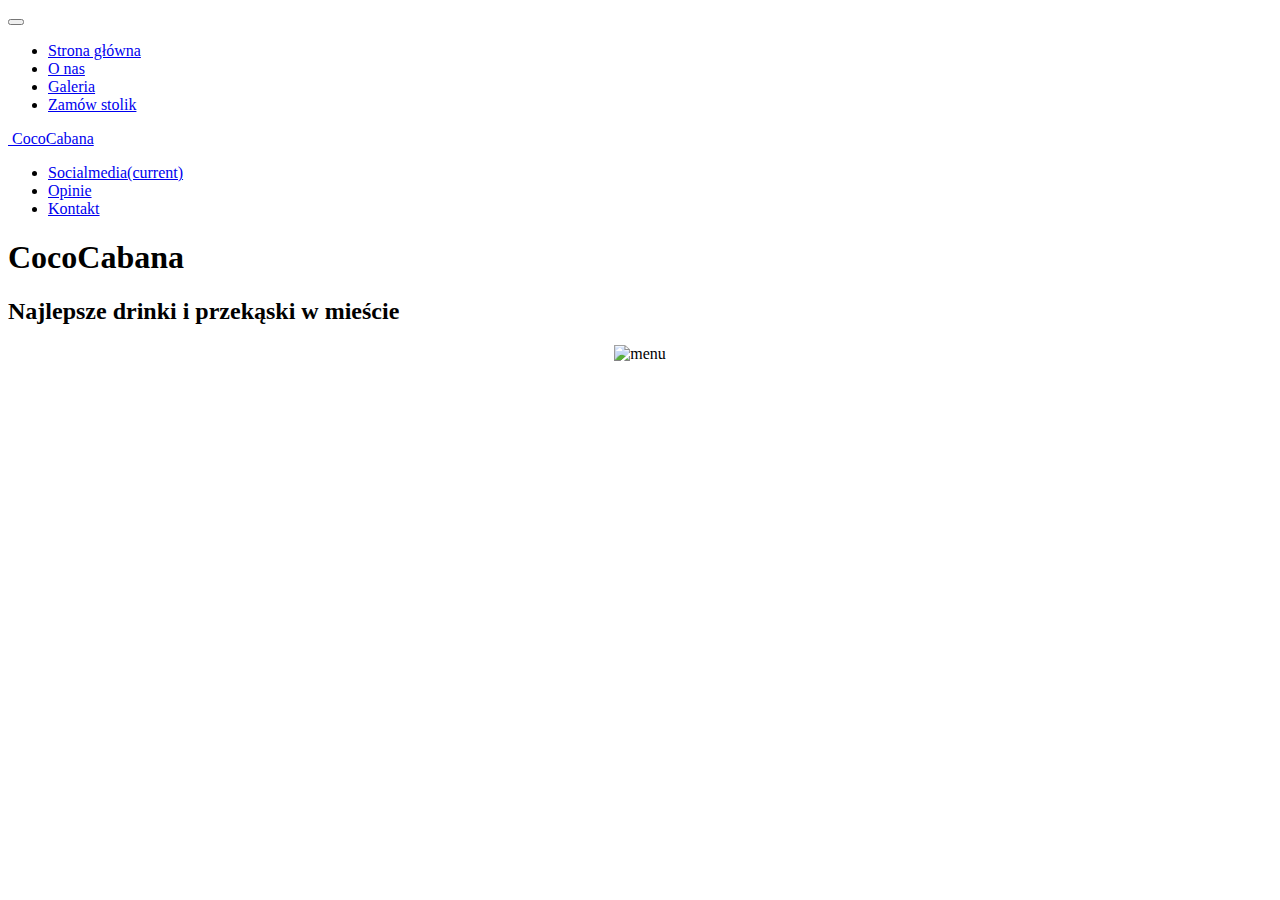
==== menu.html @ 6371c1dd "Add files via upload" ====
<!DOCTYPE html>
<html lang="en">
<head>
	<meta charset="utf-8">
    <meta name="viewport" content="width=device-width, initial-scale=1, shrink-to-fit=no">
    <meta name="description" content="Start your development with FoodHut landing page.">
    <title>CocoCabana | Pub & Club</title>
   
    <!-- font icons -->
    <link rel="stylesheet" href="assets/vendors/themify-icons/css/themify-icons.css">

    <link rel="stylesheet" href="assets/vendors/animate/animate.css">

    <!-- Bootstrap + FoodHut main styles -->
	<link rel="stylesheet" href="assets/css/foodhut.css">
</head>
<body data-spy="scroll" data-target=".navbar" data-offset="40" id="home">
    
    <!-- Navbar -->
    <nav class="custom-navbar navbar navbar-expand-lg navbar-dark fixed-top" data-spy="affix" data-offset-top="10">
        <button class="navbar-toggler" type="button" data-toggle="collapse" data-target="#navbarSupportedContent" aria-controls="navbarSupportedContent" aria-expanded="false" aria-label="Toggle navigation">
            <span class="navbar-toggler-icon"></span>
        </button>
        <div class="collapse navbar-collapse" id="navbarSupportedContent">
            <ul class="navbar-nav">
                <li class="nav-item">
                    <a class="nav-link" href="index.html">Strona główna</a>
                </li>
                <li class="nav-item">
                    <a class="nav-link" href="#about">O nas</a>
                </li>
                <li class="nav-item">
                    <a class="nav-link" href="#gallary">Galeria</a>
                </li>
                <li class="nav-item">
                    <a class="nav-link" href="#book-table">Zamów stolik</a>
                </li>
            </ul>
            <a class="navbar-brand m-auto" href="#">
                <img src="assets/imgs/logo.png" class="brand-img" alt="">
                <span class="brand-txt">CocoCabana</span>
            </a>
            <ul class="navbar-nav">
                <li class="nav-item">
                    <a class="nav-link" href="#blog">Socialmedia<span class="sr-only">(current)</span></a>
                </li>
                <li class="nav-item">
                    <a class="nav-link" href="#testmonial">Opinie</a>
                </li>
                <li class="nav-item">
                    <a class="nav-link" href="#contact">Kontakt</a>
                </li>
                <!--
                <li class="nav-item">
                    <a href="components.html" class="btn btn-primary ml-xl-4">Components</a>
                </li>
                -->
            </ul>
        </div>
    </nav>
    <!-- header -->
    <header id="home" class="header">
        <div class="overlay text-white text-center">
            <h1 class="display-2 font-weight-bold my-3">CocoCabana</h1>
            <h2 class="display-4 mb-5">Najlepsze drinki i przekąski w mieście</h2>
        </div>
    </header>


    <div class="img" style="text-align: center;">
        <img src="assets/imgs/menu.png" alt="menu" class="rounded-0 card-img-top mg-responsive" style="width: 80%;">
    </div>


	<!-- core  -->
    <script src="assets/vendors/jquery/jquery-3.4.1.js"></script>
    <script src="assets/vendors/bootstrap/bootstrap.bundle.js"></script>

    <!-- bootstrap affix -->
    <script src="assets/vendors/bootstrap/bootstrap.affix.js"></script>

    <!-- wow.js -->
    <script src="assets/vendors/wow/wow.js"></script>
    
    <!-- google maps -->
    

    <!-- FoodHut js -->
    <script src="assets/js/foodhut.js"></script>

</body>
</html>
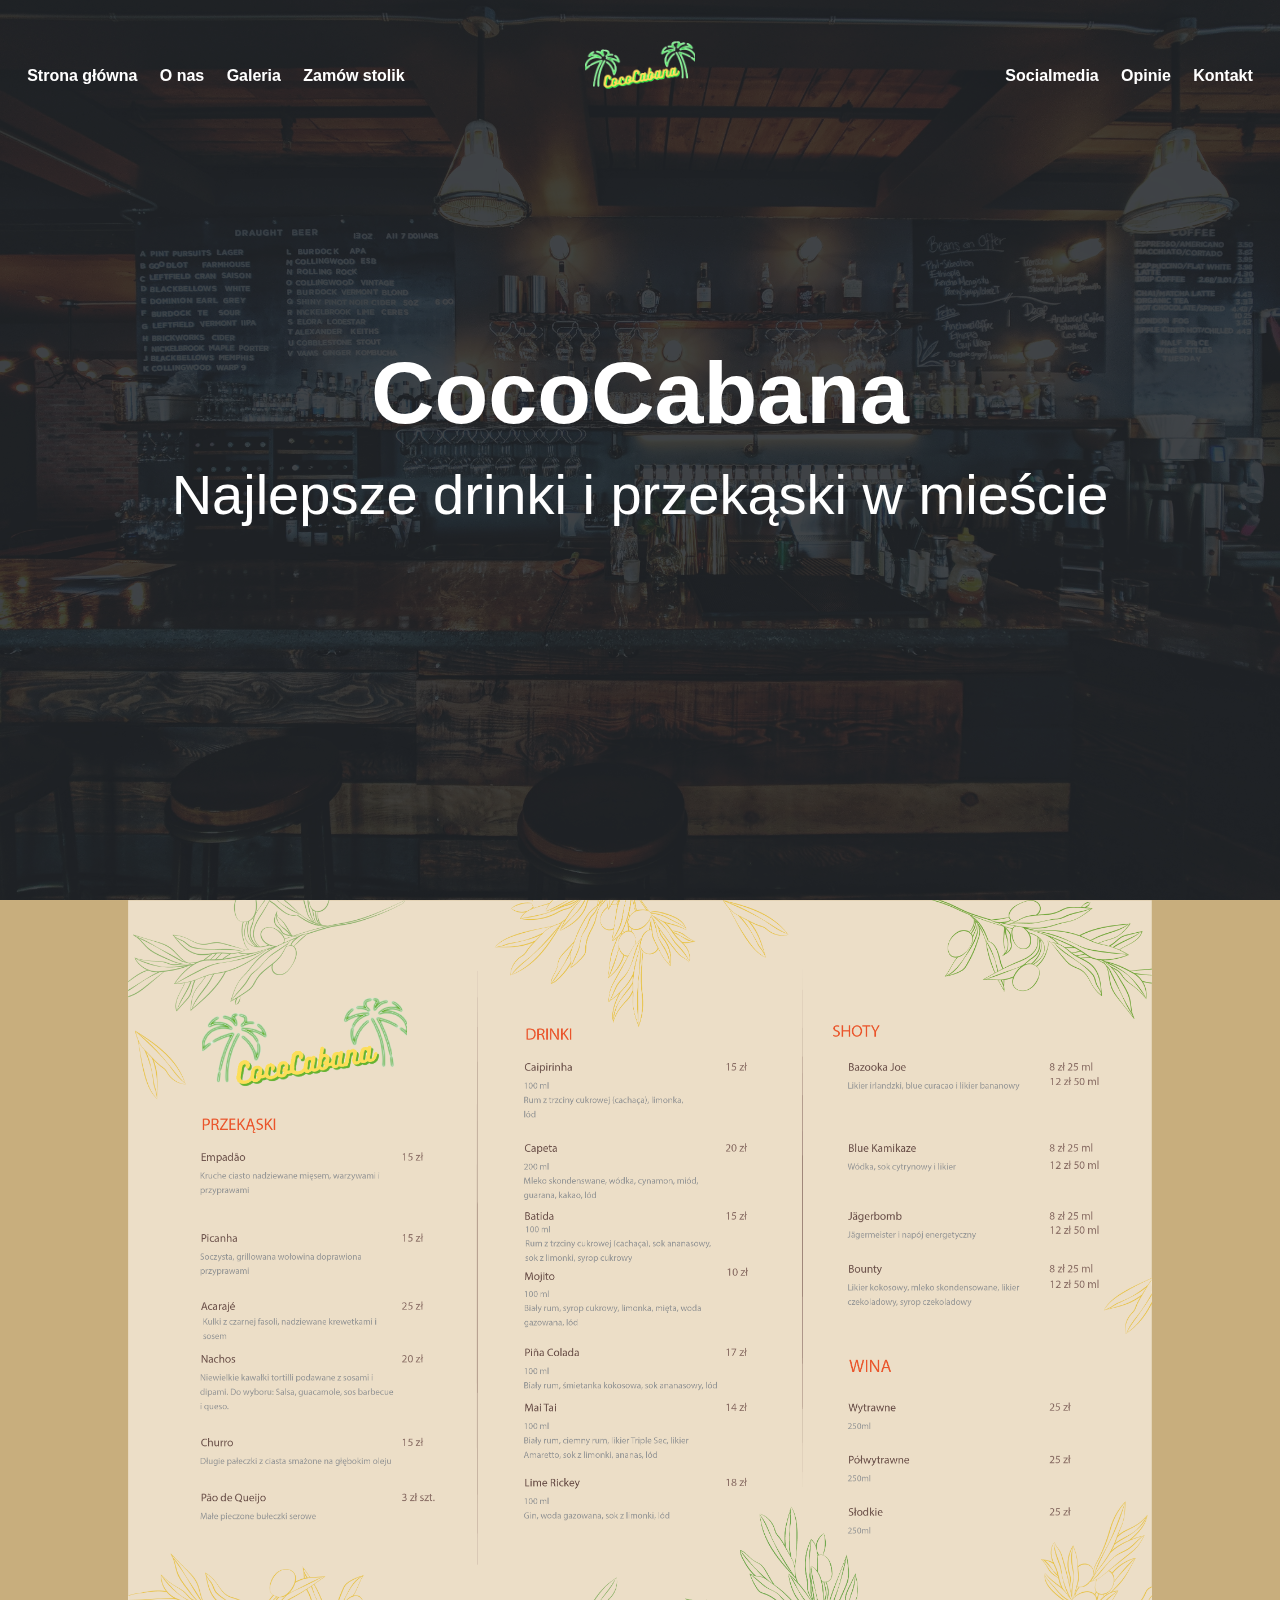
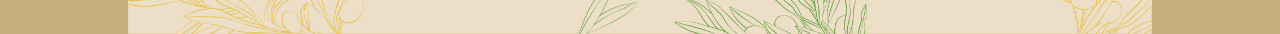
==== commit d12a5f42: "added favicon" ====
--- a/menu.html
+++ b/menu.html
@@ -5,6 +5,8 @@
     <meta name="viewport" content="width=device-width, initial-scale=1, shrink-to-fit=no">
     <meta name="description" content="Start your development with FoodHut landing page.">
     <title>CocoCabana | Pub & Club</title>
+
+    <link rel="icon" type="favicon" href="assets/imgs/favicon.png">
    
     <!-- font icons -->
     <link rel="stylesheet" href="assets/vendors/themify-icons/css/themify-icons.css">
--- a/assets/vendors/themify-icons/css/themify-icons.css
+++ b/assets/vendors/themify-icons/css/themify-icons.css
@@ -0,0 +1,1081 @@
+@font-face {
+	font-family: 'themify';
+	src:url("../fonts/themify.eot?-fvbane");
+	src:url("../fonts/themify.eot?#iefix-fvbane") format("embedded-opentype"),
+		url("../fonts/themify.woff?-fvbane") format("woff"),
+		url("../fonts/themify.ttf?-fvbane") format("truetype"),
+		url("../fonts/themify.svg?-fvbane#themify") format("svg");
+	font-weight: normal;
+	font-style: normal;
+}
+
+[class^="ti-"], [class*=" ti-"] {
+	font-family: 'themify';
+	speak: none;
+	font-style: normal;
+	font-weight: normal;
+	font-variant: normal;
+	text-transform: none;
+	line-height: 1;
+
+	/* Better Font Rendering =========== */
+	-webkit-font-smoothing: antialiased;
+	-moz-osx-font-smoothing: grayscale;
+}
+
+.ti-wand:before {
+	content: "\e600";
+}
+.ti-volume:before {
+	content: "\e601";
+}
+.ti-user:before {
+	content: "\e602";
+}
+.ti-unlock:before {
+	content: "\e603";
+}
+.ti-unlink:before {
+	content: "\e604";
+}
+.ti-trash:before {
+	content: "\e605";
+}
+.ti-thought:before {
+	content: "\e606";
+}
+.ti-target:before {
+	content: "\e607";
+}
+.ti-tag:before {
+	content: "\e608";
+}
+.ti-tablet:before {
+	content: "\e609";
+}
+.ti-star:before {
+	content: "\e60a";
+}
+.ti-spray:before {
+	content: "\e60b";
+}
+.ti-signal:before {
+	content: "\e60c";
+}
+.ti-shopping-cart:before {
+	content: "\e60d";
+}
+.ti-shopping-cart-full:before {
+	content: "\e60e";
+}
+.ti-settings:before {
+	content: "\e60f";
+}
+.ti-search:before {
+	content: "\e610";
+}
+.ti-zoom-in:before {
+	content: "\e611";
+}
+.ti-zoom-out:before {
+	content: "\e612";
+}
+.ti-cut:before {
+	content: "\e613";
+}
+.ti-ruler:before {
+	content: "\e614";
+}
+.ti-ruler-pencil:before {
+	content: "\e615";
+}
+.ti-ruler-alt:before {
+	content: "\e616";
+}
+.ti-bookmark:before {
+	content: "\e617";
+}
+.ti-bookmark-alt:before {
+	content: "\e618";
+}
+.ti-reload:before {
+	content: "\e619";
+}
+.ti-plus:before {
+	content: "\e61a";
+}
+.ti-pin:before {
+	content: "\e61b";
+}
+.ti-pencil:before {
+	content: "\e61c";
+}
+.ti-pencil-alt:before {
+	content: "\e61d";
+}
+.ti-paint-roller:before {
+	content: "\e61e";
+}
+.ti-paint-bucket:before {
+	content: "\e61f";
+}
+.ti-na:before {
+	content: "\e620";
+}
+.ti-mobile:before {
+	content: "\e621";
+}
+.ti-minus:before {
+	content: "\e622";
+}
+.ti-medall:before {
+	content: "\e623";
+}
+.ti-medall-alt:before {
+	content: "\e624";
+}
+.ti-marker:before {
+	content: "\e625";
+}
+.ti-marker-alt:before {
+	content: "\e626";
+}
+.ti-arrow-up:before {
+	content: "\e627";
+}
+.ti-arrow-right:before {
+	content: "\e628";
+}
+.ti-arrow-left:before {
+	content: "\e629";
+}
+.ti-arrow-down:before {
+	content: "\e62a";
+}
+.ti-lock:before {
+	content: "\e62b";
+}
+.ti-location-arrow:before {
+	content: "\e62c";
+}
+.ti-link:before {
+	content: "\e62d";
+}
+.ti-layout:before {
+	content: "\e62e";
+}
+.ti-layers:before {
+	content: "\e62f";
+}
+.ti-layers-alt:before {
+	content: "\e630";
+}
+.ti-key:before {
+	content: "\e631";
+}
+.ti-import:before {
+	content: "\e632";
+}
+.ti-image:before {
+	content: "\e633";
+}
+.ti-heart:before {
+	content: "\e634";
+}
+.ti-heart-broken:before {
+	content: "\e635";
+}
+.ti-hand-stop:before {
+	content: "\e636";
+}
+.ti-hand-open:before {
+	content: "\e637";
+}
+.ti-hand-drag:before {
+	content: "\e638";
+}
+.ti-folder:before {
+	content: "\e639";
+}
+.ti-flag:before {
+	content: "\e63a";
+}
+.ti-flag-alt:before {
+	content: "\e63b";
+}
+.ti-flag-alt-2:before {
+	content: "\e63c";
+}
+.ti-eye:before {
+	content: "\e63d";
+}
+.ti-export:before {
+	content: "\e63e";
+}
+.ti-exchange-vertical:before {
+	content: "\e63f";
+}
+.ti-desktop:before {
+	content: "\e640";
+}
+.ti-cup:before {
+	content: "\e641";
+}
+.ti-crown:before {
+	content: "\e642";
+}
+.ti-comments:before {
+	content: "\e643";
+}
+.ti-comment:before {
+	content: "\e644";
+}
+.ti-comment-alt:before {
+	content: "\e645";
+}
+.ti-close:before {
+	content: "\e646";
+}
+.ti-clip:before {
+	content: "\e647";
+}
+.ti-angle-up:before {
+	content: "\e648";
+}
+.ti-angle-right:before {
+	content: "\e649";
+}
+.ti-angle-left:before {
+	content: "\e64a";
+}
+.ti-angle-down:before {
+	content: "\e64b";
+}
+.ti-check:before {
+	content: "\e64c";
+}
+.ti-check-box:before {
+	content: "\e64d";
+}
+.ti-camera:before {
+	content: "\e64e";
+}
+.ti-announcement:before {
+	content: "\e64f";
+}
+.ti-brush:before {
+	content: "\e650";
+}
+.ti-briefcase:before {
+	content: "\e651";
+}
+.ti-bolt:before {
+	content: "\e652";
+}
+.ti-bolt-alt:before {
+	content: "\e653";
+}
+.ti-blackboard:before {
+	content: "\e654";
+}
+.ti-bag:before {
+	content: "\e655";
+}
+.ti-move:before {
+	content: "\e656";
+}
+.ti-arrows-vertical:before {
+	content: "\e657";
+}
+.ti-arrows-horizontal:before {
+	content: "\e658";
+}
+.ti-fullscreen:before {
+	content: "\e659";
+}
+.ti-arrow-top-right:before {
+	content: "\e65a";
+}
+.ti-arrow-top-left:before {
+	content: "\e65b";
+}
+.ti-arrow-circle-up:before {
+	content: "\e65c";
+}
+.ti-arrow-circle-right:before {
+	content: "\e65d";
+}
+.ti-arrow-circle-left:before {
+	content: "\e65e";
+}
+.ti-arrow-circle-down:before {
+	content: "\e65f";
+}
+.ti-angle-double-up:before {
+	content: "\e660";
+}
+.ti-angle-double-right:before {
+	content: "\e661";
+}
+.ti-angle-double-left:before {
+	content: "\e662";
+}
+.ti-angle-double-down:before {
+	content: "\e663";
+}
+.ti-zip:before {
+	content: "\e664";
+}
+.ti-world:before {
+	content: "\e665";
+}
+.ti-wheelchair:before {
+	content: "\e666";
+}
+.ti-view-list:before {
+	content: "\e667";
+}
+.ti-view-list-alt:before {
+	content: "\e668";
+}
+.ti-view-grid:before {
+	content: "\e669";
+}
+.ti-uppercase:before {
+	content: "\e66a";
+}
+.ti-upload:before {
+	content: "\e66b";
+}
+.ti-underline:before {
+	content: "\e66c";
+}
+.ti-truck:before {
+	content: "\e66d";
+}
+.ti-timer:before {
+	content: "\e66e";
+}
+.ti-ticket:before {
+	content: "\e66f";
+}
+.ti-thumb-up:before {
+	content: "\e670";
+}
+.ti-thumb-down:before {
+	content: "\e671";
+}
+.ti-text:before {
+	content: "\e672";
+}
+.ti-stats-up:before {
+	content: "\e673";
+}
+.ti-stats-down:before {
+	content: "\e674";
+}
+.ti-split-v:before {
+	content: "\e675";
+}
+.ti-split-h:before {
+	content: "\e676";
+}
+.ti-smallcap:before {
+	content: "\e677";
+}
+.ti-shine:before {
+	content: "\e678";
+}
+.ti-shift-right:before {
+	content: "\e679";
+}
+.ti-shift-left:before {
+	content: "\e67a";
+}
+.ti-shield:before {
+	content: "\e67b";
+}
+.ti-notepad:before {
+	content: "\e67c";
+}
+.ti-server:before {
+	content: "\e67d";
+}
+.ti-quote-right:before {
+	content: "\e67e";
+}
+.ti-quote-left:before {
+	content: "\e67f";
+}
+.ti-pulse:before {
+	content: "\e680";
+}
+.ti-printer:before {
+	content: "\e681";
+}
+.ti-power-off:before {
+	content: "\e682";
+}
+.ti-plug:before {
+	content: "\e683";
+}
+.ti-pie-chart:before {
+	content: "\e684";
+}
+.ti-paragraph:before {
+	content: "\e685";
+}
+.ti-panel:before {
+	content: "\e686";
+}
+.ti-package:before {
+	content: "\e687";
+}
+.ti-music:before {
+	content: "\e688";
+}
+.ti-music-alt:before {
+	content: "\e689";
+}
+.ti-mouse:before {
+	content: "\e68a";
+}
+.ti-mouse-alt:before {
+	content: "\e68b";
+}
+.ti-money:before {
+	content: "\e68c";
+}
+.ti-microphone:before {
+	content: "\e68d";
+}
+.ti-menu:before {
+	content: "\e68e";
+}
+.ti-menu-alt:before {
+	content: "\e68f";
+}
+.ti-map:before {
+	content: "\e690";
+}
+.ti-map-alt:before {
+	content: "\e691";
+}
+.ti-loop:before {
+	content: "\e692";
+}
+.ti-location-pin:before {
+	content: "\e693";
+}
+.ti-list:before {
+	content: "\e694";
+}
+.ti-light-bulb:before {
+	content: "\e695";
+}
+.ti-Italic:before {
+	content: "\e696";
+}
+.ti-info:before {
+	content: "\e697";
+}
+.ti-infinite:before {
+	content: "\e698";
+}
+.ti-id-badge:before {
+	content: "\e699";
+}
+.ti-hummer:before {
+	content: "\e69a";
+}
+.ti-home:before {
+	content: "\e69b";
+}
+.ti-help:before {
+	content: "\e69c";
+}
+.ti-headphone:before {
+	content: "\e69d";
+}
+.ti-harddrives:before {
+	content: "\e69e";
+}
+.ti-harddrive:before {
+	content: "\e69f";
+}
+.ti-gift:before {
+	content: "\e6a0";
+}
+.ti-game:before {
+	content: "\e6a1";
+}
+.ti-filter:before {
+	content: "\e6a2";
+}
+.ti-files:before {
+	content: "\e6a3";
+}
+.ti-file:before {
+	content: "\e6a4";
+}
+.ti-eraser:before {
+	content: "\e6a5";
+}
+.ti-envelope:before {
+	content: "\e6a6";
+}
+.ti-download:before {
+	content: "\e6a7";
+}
+.ti-direction:before {
+	content: "\e6a8";
+}
+.ti-direction-alt:before {
+	content: "\e6a9";
+}
+.ti-dashboard:before {
+	content: "\e6aa";
+}
+.ti-control-stop:before {
+	content: "\e6ab";
+}
+.ti-control-shuffle:before {
+	content: "\e6ac";
+}
+.ti-control-play:before {
+	content: "\e6ad";
+}
+.ti-control-pause:before {
+	content: "\e6ae";
+}
+.ti-control-forward:before {
+	content: "\e6af";
+}
+.ti-control-backward:before {
+	content: "\e6b0";
+}
+.ti-cloud:before {
+	content: "\e6b1";
+}
+.ti-cloud-up:before {
+	content: "\e6b2";
+}
+.ti-cloud-down:before {
+	content: "\e6b3";
+}
+.ti-clipboard:before {
+	content: "\e6b4";
+}
+.ti-car:before {
+	content: "\e6b5";
+}
+.ti-calendar:before {
+	content: "\e6b6";
+}
+.ti-book:before {
+	content: "\e6b7";
+}
+.ti-bell:before {
+	content: "\e6b8";
+}
+.ti-basketball:before {
+	content: "\e6b9";
+}
+.ti-bar-chart:before {
+	content: "\e6ba";
+}
+.ti-bar-chart-alt:before {
+	content: "\e6bb";
+}
+.ti-back-right:before {
+	content: "\e6bc";
+}
+.ti-back-left:before {
+	content: "\e6bd";
+}
+.ti-arrows-corner:before {
+	content: "\e6be";
+}
+.ti-archive:before {
+	content: "\e6bf";
+}
+.ti-anchor:before {
+	content: "\e6c0";
+}
+.ti-align-right:before {
+	content: "\e6c1";
+}
+.ti-align-left:before {
+	content: "\e6c2";
+}
+.ti-align-justify:before {
+	content: "\e6c3";
+}
+.ti-align-center:before {
+	content: "\e6c4";
+}
+.ti-alert:before {
+	content: "\e6c5";
+}
+.ti-alarm-clock:before {
+	content: "\e6c6";
+}
+.ti-agenda:before {
+	content: "\e6c7";
+}
+.ti-write:before {
+	content: "\e6c8";
+}
+.ti-window:before {
+	content: "\e6c9";
+}
+.ti-widgetized:before {
+	content: "\e6ca";
+}
+.ti-widget:before {
+	content: "\e6cb";
+}
+.ti-widget-alt:before {
+	content: "\e6cc";
+}
+.ti-wallet:before {
+	content: "\e6cd";
+}
+.ti-video-clapper:before {
+	content: "\e6ce";
+}
+.ti-video-camera:before {
+	content: "\e6cf";
+}
+.ti-vector:before {
+	content: "\e6d0";
+}
+.ti-themify-logo:before {
+	content: "\e6d1";
+}
+.ti-themify-favicon:before {
+	content: "\e6d2";
+}
+.ti-themify-favicon-alt:before {
+	content: "\e6d3";
+}
+.ti-support:before {
+	content: "\e6d4";
+}
+.ti-stamp:before {
+	content: "\e6d5";
+}
+.ti-split-v-alt:before {
+	content: "\e6d6";
+}
+.ti-slice:before {
+	content: "\e6d7";
+}
+.ti-shortcode:before {
+	content: "\e6d8";
+}
+.ti-shift-right-alt:before {
+	content: "\e6d9";
+}
+.ti-shift-left-alt:before {
+	content: "\e6da";
+}
+.ti-ruler-alt-2:before {
+	content: "\e6db";
+}
+.ti-receipt:before {
+	content: "\e6dc";
+}
+.ti-pin2:before {
+	content: "\e6dd";
+}
+.ti-pin-alt:before {
+	content: "\e6de";
+}
+.ti-pencil-alt2:before {
+	content: "\e6df";
+}
+.ti-palette:before {
+	content: "\e6e0";
+}
+.ti-more:before {
+	content: "\e6e1";
+}
+.ti-more-alt:before {
+	content: "\e6e2";
+}
+.ti-microphone-alt:before {
+	content: "\e6e3";
+}
+.ti-magnet:before {
+	content: "\e6e4";
+}
+.ti-line-double:before {
+	content: "\e6e5";
+}
+.ti-line-dotted:before {
+	content: "\e6e6";
+}
+.ti-line-dashed:before {
+	content: "\e6e7";
+}
+.ti-layout-width-full:before {
+	content: "\e6e8";
+}
+.ti-layout-width-default:before {
+	content: "\e6e9";
+}
+.ti-layout-width-default-alt:before {
+	content: "\e6ea";
+}
+.ti-layout-tab:before {
+	content: "\e6eb";
+}
+.ti-layout-tab-window:before {
+	content: "\e6ec";
+}
+.ti-layout-tab-v:before {
+	content: "\e6ed";
+}
+.ti-layout-tab-min:before {
+	content: "\e6ee";
+}
+.ti-layout-slider:before {
+	content: "\e6ef";
+}
+.ti-layout-slider-alt:before {
+	content: "\e6f0";
+}
+.ti-layout-sidebar-right:before {
+	content: "\e6f1";
+}
+.ti-layout-sidebar-none:before {
+	content: "\e6f2";
+}
+.ti-layout-sidebar-left:before {
+	content: "\e6f3";
+}
+.ti-layout-placeholder:before {
+	content: "\e6f4";
+}
+.ti-layout-menu:before {
+	content: "\e6f5";
+}
+.ti-layout-menu-v:before {
+	content: "\e6f6";
+}
+.ti-layout-menu-separated:before {
+	content: "\e6f7";
+}
+.ti-layout-menu-full:before {
+	content: "\e6f8";
+}
+.ti-layout-media-right-alt:before {
+	content: "\e6f9";
+}
+.ti-layout-media-right:before {
+	content: "\e6fa";
+}
+.ti-layout-media-overlay:before {
+	content: "\e6fb";
+}
+.ti-layout-media-overlay-alt:before {
+	content: "\e6fc";
+}
+.ti-layout-media-overlay-alt-2:before {
+	content: "\e6fd";
+}
+.ti-layout-media-left-alt:before {
+	content: "\e6fe";
+}
+.ti-layout-media-left:before {
+	content: "\e6ff";
+}
+.ti-layout-media-center-alt:before {
+	content: "\e700";
+}
+.ti-layout-media-center:before {
+	content: "\e701";
+}
+.ti-layout-list-thumb:before {
+	content: "\e702";
+}
+.ti-layout-list-thumb-alt:before {
+	content: "\e703";
+}
+.ti-layout-list-post:before {
+	content: "\e704";
+}
+.ti-layout-list-large-image:before {
+	content: "\e705";
+}
+.ti-layout-line-solid:before {
+	content: "\e706";
+}
+.ti-layout-grid4:before {
+	content: "\e707";
+}
+.ti-layout-grid3:before {
+	content: "\e708";
+}
+.ti-layout-grid2:before {
+	content: "\e709";
+}
+.ti-layout-grid2-thumb:before {
+	content: "\e70a";
+}
+.ti-layout-cta-right:before {
+	content: "\e70b";
+}
+.ti-layout-cta-left:before {
+	content: "\e70c";
+}
+.ti-layout-cta-center:before {
+	content: "\e70d";
+}
+.ti-layout-cta-btn-right:before {
+	content: "\e70e";
+}
+.ti-layout-cta-btn-left:before {
+	content: "\e70f";
+}
+.ti-layout-column4:before {
+	content: "\e710";
+}
+.ti-layout-column3:before {
+	content: "\e711";
+}
+.ti-layout-column2:before {
+	content: "\e712";
+}
+.ti-layout-accordion-separated:before {
+	content: "\e713";
+}
+.ti-layout-accordion-merged:before {
+	content: "\e714";
+}
+.ti-layout-accordion-list:before {
+	content: "\e715";
+}
+.ti-ink-pen:before {
+	content: "\e716";
+}
+.ti-info-alt:before {
+	content: "\e717";
+}
+.ti-help-alt:before {
+	content: "\e718";
+}
+.ti-headphone-alt:before {
+	content: "\e719";
+}
+.ti-hand-point-up:before {
+	content: "\e71a";
+}
+.ti-hand-point-right:before {
+	content: "\e71b";
+}
+.ti-hand-point-left:before {
+	content: "\e71c";
+}
+.ti-hand-point-down:before {
+	content: "\e71d";
+}
+.ti-gallery:before {
+	content: "\e71e";
+}
+.ti-face-smile:before {
+	content: "\e71f";
+}
+.ti-face-sad:before {
+	content: "\e720";
+}
+.ti-credit-card:before {
+	content: "\e721";
+}
+.ti-control-skip-forward:before {
+	content: "\e722";
+}
+.ti-control-skip-backward:before {
+	content: "\e723";
+}
+.ti-control-record:before {
+	content: "\e724";
+}
+.ti-control-eject:before {
+	content: "\e725";
+}
+.ti-comments-smiley:before {
+	content: "\e726";
+}
+.ti-brush-alt:before {
+	content: "\e727";
+}
+.ti-youtube:before {
+	content: "\e728";
+}
+.ti-vimeo:before {
+	content: "\e729";
+}
+.ti-twitter:before {
+	content: "\e72a";
+}
+.ti-time:before {
+	content: "\e72b";
+}
+.ti-tumblr:before {
+	content: "\e72c";
+}
+.ti-skype:before {
+	content: "\e72d";
+}
+.ti-share:before {
+	content: "\e72e";
+}
+.ti-share-alt:before {
+	content: "\e72f";
+}
+.ti-rocket:before {
+	content: "\e730";
+}
+.ti-pinterest:before {
+	content: "\e731";
+}
+.ti-new-window:before {
+	content: "\e732";
+}
+.ti-microsoft:before {
+	content: "\e733";
+}
+.ti-list-ol:before {
+	content: "\e734";
+}
+.ti-linkedin:before {
+	content: "\e735";
+}
+.ti-layout-sidebar-2:before {
+	content: "\e736";
+}
+.ti-layout-grid4-alt:before {
+	content: "\e737";
+}
+.ti-layout-grid3-alt:before {
+	content: "\e738";
+}
+.ti-layout-grid2-alt:before {
+	content: "\e739";
+}
+.ti-layout-column4-alt:before {
+	content: "\e73a";
+}
+.ti-layout-column3-alt:before {
+	content: "\e73b";
+}
+.ti-layout-column2-alt:before {
+	content: "\e73c";
+}
+.ti-instagram:before {
+	content: "\e73d";
+}
+.ti-google:before {
+	content: "\e73e";
+}
+.ti-github:before {
+	content: "\e73f";
+}
+.ti-flickr:before {
+	content: "\e740";
+}
+.ti-facebook:before {
+	content: "\e741";
+}
+.ti-dropbox:before {
+	content: "\e742";
+}
+.ti-dribbble:before {
+	content: "\e743";
+}
+.ti-apple:before {
+	content: "\e744";
+}
+.ti-android:before {
+	content: "\e745";
+}
+.ti-save:before {
+	content: "\e746";
+}
+.ti-save-alt:before {
+	content: "\e747";
+}
+.ti-yahoo:before {
+	content: "\e748";
+}
+.ti-wordpress:before {
+	content: "\e749";
+}
+.ti-vimeo-alt:before {
+	content: "\e74a";
+}
+.ti-twitter-alt:before {
+	content: "\e74b";
+}
+.ti-tumblr-alt:before {
+	content: "\e74c";
+}
+.ti-trello:before {
+	content: "\e74d";
+}
+.ti-stack-overflow:before {
+	content: "\e74e";
+}
+.ti-soundcloud:before {
+	content: "\e74f";
+}
+.ti-sharethis:before {
+	content: "\e750";
+}
+.ti-sharethis-alt:before {
+	content: "\e751";
+}
+.ti-reddit:before {
+	content: "\e752";
+}
+.ti-pinterest-alt:before {
+	content: "\e753";
+}
+.ti-microsoft-alt:before {
+	content: "\e754";
+}
+.ti-linux:before {
+	content: "\e755";
+}
+.ti-jsfiddle:before {
+	content: "\e756";
+}
+.ti-joomla:before {
+	content: "\e757";
+}
+.ti-html5:before {
+	content: "\e758";
+}
+.ti-flickr-alt:before {
+	content: "\e759";
+}
+.ti-email:before {
+	content: "\e75a";
+}
+.ti-drupal:before {
+	content: "\e75b";
+}
+.ti-dropbox-alt:before {
+	content: "\e75c";
+}
+.ti-css3:before {
+	content: "\e75d";
+}
+.ti-rss:before {
+	content: "\e75e";
+}
+.ti-rss-alt:before {
+	content: "\e75f";
+}
